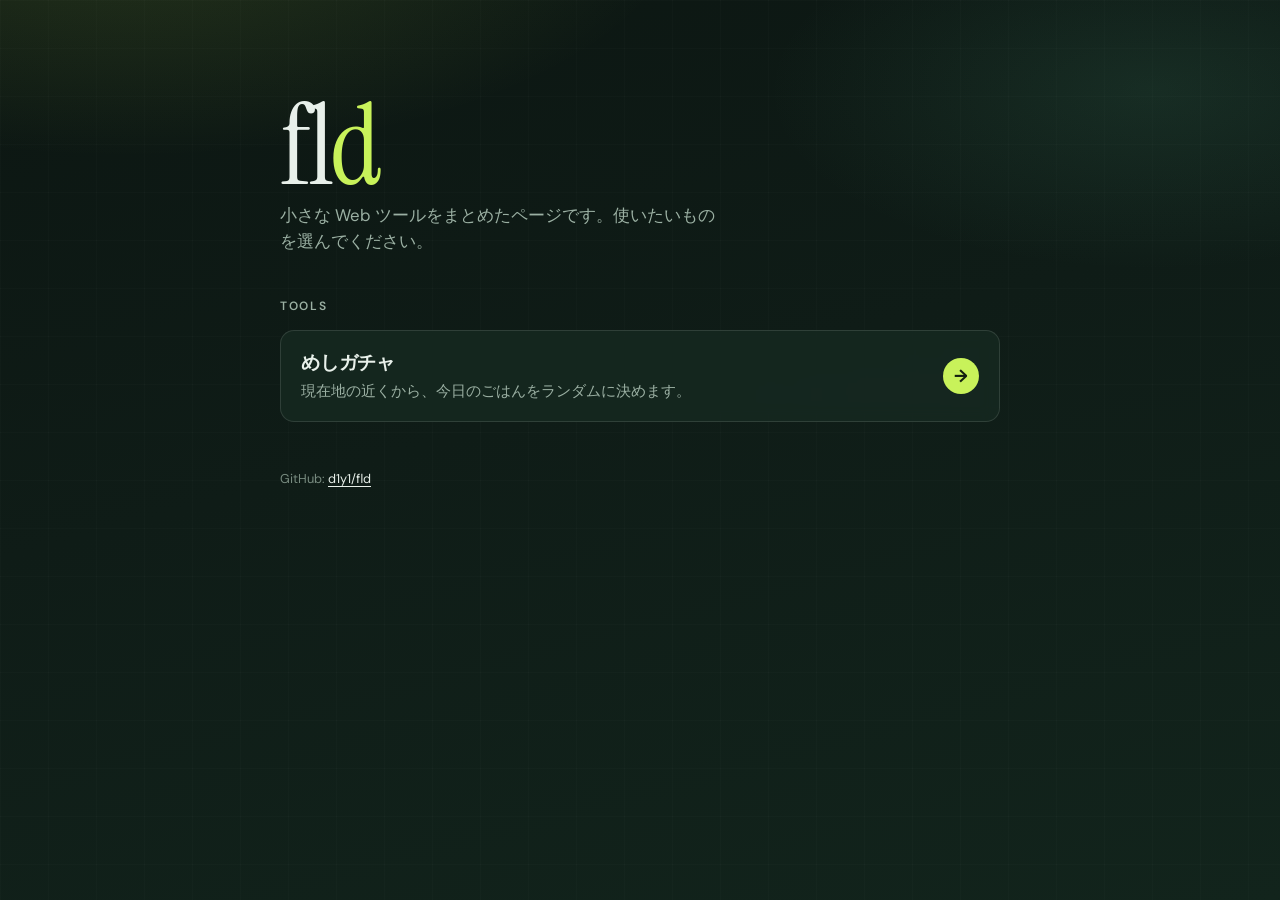
==== index.html @ e9b7ea1c "Initial commit of the fld project, including the main index.html file, README documentation, and the" ====
<!DOCTYPE html>
<html lang="ja">
  <head>
    <meta charset="UTF-8" />
    <meta name="viewport" content="width=device-width, initial-scale=1" />
    <meta
      name="description"
      content="小さな Web ツールを集めた fld。めしガチャなどのユーティリティへすぐアクセスできます。"
    />
    <meta name="theme-color" content="#0f1c17" />
    <title>fld — 小さなツール集</title>
    <link rel="preconnect" href="https://fonts.googleapis.com" />
    <link rel="preconnect" href="https://fonts.gstatic.com" crossorigin />
    <link
      href="https://fonts.googleapis.com/css2?family=DM+Sans:ital,opsz,wght@0,9..40,400;0,9..40,500;0,9..40,600;0,9..40,700;1,9..40,400&family=Instrument+Serif:ital@0;1&display=swap"
      rel="stylesheet"
    />
    <style>
      :root {
        --bg: #0f1c17;
        --bg-elevated: #162820;
        --ink: #e8f0ea;
        --muted: #9bb0a3;
        --accent: #c8f25a;
        --accent-ink: #13200f;
        --line: rgba(232, 240, 234, 0.12);
        --glow: rgba(200, 242, 90, 0.14);
        --font-sans: "DM Sans", sans-serif;
        --font-display: "Instrument Serif", Georgia, serif;
        --ease: cubic-bezier(0.22, 1, 0.36, 1);
      }

      *,
      *::before,
      *::after {
        box-sizing: border-box;
      }

      html {
        color-scheme: dark;
      }

      body {
        margin: 0;
        min-height: 100dvh;
        font-family: var(--font-sans);
        color: var(--ink);
        background:
          radial-gradient(ellipse 80% 50% at 10% -10%, var(--glow), transparent 55%),
          radial-gradient(ellipse 60% 40% at 90% 10%, rgba(90, 180, 140, 0.12), transparent 50%),
          linear-gradient(165deg, #0c1612 0%, var(--bg) 45%, #12241c 100%);
        -webkit-font-smoothing: antialiased;
      }

      body::before {
        content: "";
        position: fixed;
        inset: 0;
        pointer-events: none;
        background-image: url("data:image/svg+xml,%3Csvg xmlns='http://www.w3.org/2000/svg' width='48' height='48'%3E%3Cpath d='M0 48V0h48' fill='none' stroke='rgba(232,240,234,0.04)' stroke-width='1'/%3E%3C/svg%3E");
        opacity: 0.9;
        z-index: 0;
      }

      .page {
        position: relative;
        z-index: 1;
        width: min(720px, calc(100% - 2.5rem));
        margin: 0 auto;
        padding: clamp(3rem, 12vh, 6rem) 0 4rem;
      }

      .brand {
        margin: 0 0 0.35rem;
        font-family: var(--font-display);
        font-size: clamp(4.5rem, 16vw, 7rem);
        font-weight: 400;
        line-height: 0.9;
        letter-spacing: -0.03em;
        animation: rise 0.8s var(--ease) both;
      }

      .brand span {
        color: var(--accent);
      }

      .lede {
        margin: 0 0 2.75rem;
        max-width: 28rem;
        color: var(--muted);
        font-size: 1.05rem;
        line-height: 1.55;
        animation: rise 0.8s var(--ease) 0.08s both;
      }

      .section-label {
        margin: 0 0 1rem;
        color: var(--muted);
        font-size: 0.75rem;
        font-weight: 600;
        letter-spacing: 0.14em;
        text-transform: uppercase;
        animation: rise 0.8s var(--ease) 0.14s both;
      }

      .tools {
        display: grid;
        gap: 0.85rem;
        margin: 0;
        padding: 0;
        list-style: none;
      }

      .tool {
        animation: rise 0.8s var(--ease) both;
      }

      .tool:nth-child(1) {
        animation-delay: 0.2s;
      }

      .tool:nth-child(2) {
        animation-delay: 0.28s;
      }

      .tool a {
        display: grid;
        grid-template-columns: 1fr auto;
        gap: 0.35rem 1rem;
        align-items: center;
        padding: 1.15rem 1.25rem;
        color: inherit;
        text-decoration: none;
        background: color-mix(in srgb, var(--bg-elevated) 88%, transparent);
        border: 1px solid var(--line);
        border-radius: 14px;
        backdrop-filter: blur(8px);
        transition:
          border-color 0.25s var(--ease),
          transform 0.25s var(--ease),
          background 0.25s var(--ease);
      }

      .tool a:hover,
      .tool a:focus-visible {
        border-color: color-mix(in srgb, var(--accent) 45%, var(--line));
        background: color-mix(in srgb, var(--bg-elevated) 70%, #1e3a2c);
        transform: translateY(-2px);
        outline: none;
      }

      .tool__name {
        margin: 0;
        font-size: 1.2rem;
        font-weight: 600;
        letter-spacing: -0.01em;
      }

      .tool__desc {
        grid-column: 1;
        margin: 0;
        color: var(--muted);
        font-size: 0.92rem;
        line-height: 1.45;
      }

      .tool__arrow {
        grid-column: 2;
        grid-row: 1 / span 2;
        width: 2.25rem;
        height: 2.25rem;
        display: grid;
        place-items: center;
        border-radius: 999px;
        background: var(--accent);
        color: var(--accent-ink);
        font-size: 1.1rem;
        font-weight: 700;
        transition: transform 0.25s var(--ease);
      }

      .tool a:hover .tool__arrow,
      .tool a:focus-visible .tool__arrow {
        transform: translateX(3px);
      }

      .foot {
        margin-top: 3rem;
        color: color-mix(in srgb, var(--muted) 75%, transparent);
        font-size: 0.8rem;
        animation: rise 0.8s var(--ease) 0.36s both;
      }

      .foot a {
        color: var(--ink);
        text-underline-offset: 0.2em;
      }

      @keyframes rise {
        from {
          opacity: 0;
          transform: translateY(14px);
        }
        to {
          opacity: 1;
          transform: translateY(0);
        }
      }

      @media (prefers-reduced-motion: reduce) {
        *,
        *::before,
        *::after {
          animation: none !important;
          transition: none !important;
        }
      }
    </style>
  </head>
  <body>
    <main class="page">
      <h1 class="brand">fl<span>d</span></h1>
      <p class="lede">小さな Web ツールをまとめたページです。使いたいものを選んでください。</p>

      <p class="section-label">Tools</p>
      <ul class="tools">
        <li class="tool">
          <a href="meshigacha/">
            <h2 class="tool__name">めしガチャ</h2>
            <p class="tool__desc">現在地の近くから、今日のごはんをランダムに決めます。</p>
            <span class="tool__arrow" aria-hidden="true">→</span>
          </a>
        </li>
      </ul>

      <p class="foot">
        GitHub:
        <a href="https://github.com/d1y1/fld" rel="noopener noreferrer">d1y1/fld</a>
      </p>
    </main>
  </body>
</html>
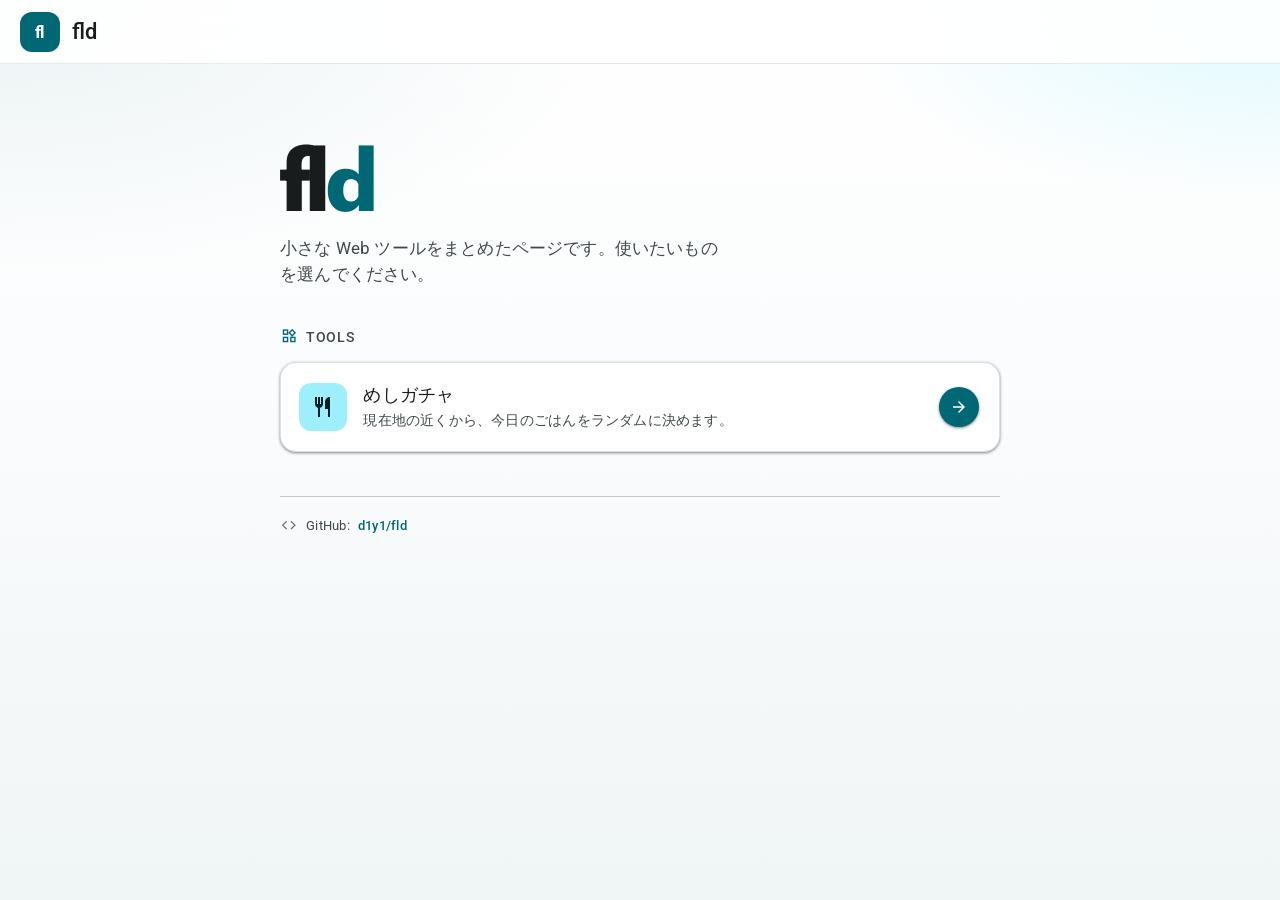
==== commit 366130f3: "Restyle the root index page with white Material Design 3. Apply MD3 surface tokens, light theme elev" ====
--- a/index.html
+++ b/index.html
@@ -7,27 +7,49 @@
       name="description"
       content="小さな Web ツールを集めた fld。めしガチャなどのユーティリティへすぐアクセスできます。"
     />
-    <meta name="theme-color" content="#0f1c17" />
+    <meta name="theme-color" content="#ffffff" />
     <title>fld — 小さなツール集</title>
     <link rel="preconnect" href="https://fonts.googleapis.com" />
     <link rel="preconnect" href="https://fonts.gstatic.com" crossorigin />
     <link
-      href="https://fonts.googleapis.com/css2?family=DM+Sans:ital,opsz,wght@0,9..40,400;0,9..40,500;0,9..40,600;0,9..40,700;1,9..40,400&family=Instrument+Serif:ital@0;1&display=swap"
+      href="https://fonts.googleapis.com/css2?family=Roboto:wght@400;500;700&family=Roboto+Flex:opsz,wght@8..144,400;8..144,500;8..144,700&display=swap"
+      rel="stylesheet"
+    />
+    <link
+      href="https://fonts.googleapis.com/css2?family=Material+Symbols+Outlined:opsz,wght,FILL,GRAD@24,400,0,0"
       rel="stylesheet"
     />
     <style>
       :root {
-        --bg: #0f1c17;
-        --bg-elevated: #162820;
-        --ink: #e8f0ea;
-        --muted: #9bb0a3;
-        --accent: #c8f25a;
-        --accent-ink: #13200f;
-        --line: rgba(232, 240, 234, 0.12);
-        --glow: rgba(200, 242, 90, 0.14);
-        --font-sans: "DM Sans", sans-serif;
-        --font-display: "Instrument Serif", Georgia, serif;
-        --ease: cubic-bezier(0.22, 1, 0.36, 1);
+        --md-sys-color-primary: #006875;
+        --md-sys-color-on-primary: #ffffff;
+        --md-sys-color-primary-container: #9eeffd;
+        --md-sys-color-on-primary-container: #001f24;
+        --md-sys-color-secondary: #4a6267;
+        --md-sys-color-on-secondary: #ffffff;
+        --md-sys-color-secondary-container: #cde7ec;
+        --md-sys-color-on-secondary-container: #051f23;
+        --md-sys-color-surface: #fbfcfd;
+        --md-sys-color-surface-dim: #d8dadc;
+        --md-sys-color-surface-bright: #fbfcfd;
+        --md-sys-color-surface-container-lowest: #ffffff;
+        --md-sys-color-surface-container-low: #f2f4f5;
+        --md-sys-color-surface-container: #eceeef;
+        --md-sys-color-surface-container-high: #e6e8e9;
+        --md-sys-color-surface-container-highest: #e0e3e4;
+        --md-sys-color-on-surface: #191c1d;
+        --md-sys-color-on-surface-variant: #3f484a;
+        --md-sys-color-outline: #6f797b;
+        --md-sys-color-outline-variant: #bfc8ca;
+        --md-elevation-1: 0 1px 2px rgba(0, 0, 0, 0.3), 0 1px 3px 1px rgba(0, 0, 0, 0.15);
+        --md-elevation-2: 0 1px 2px rgba(0, 0, 0, 0.3), 0 2px 6px 2px rgba(0, 0, 0, 0.15);
+        --md-elevation-3: 0 4px 8px 3px rgba(0, 0, 0, 0.15), 0 1px 3px rgba(0, 0, 0, 0.3);
+        --md-shape-corner-medium: 12px;
+        --md-shape-corner-large: 16px;
+        --md-shape-corner-extra-large: 28px;
+        --font-sans: "Roboto", "Roboto Flex", sans-serif;
+        --ease-emphasized: cubic-bezier(0.2, 0, 0, 1);
+        --ease-standard: cubic-bezier(0.2, 0, 0, 1);
       }
 
       *,
@@ -37,173 +59,282 @@
       }
 
       html {
-        color-scheme: dark;
+        color-scheme: light;
       }
 
       body {
         margin: 0;
         min-height: 100dvh;
         font-family: var(--font-sans);
-        color: var(--ink);
+        color: var(--md-sys-color-on-surface);
         background:
-          radial-gradient(ellipse 80% 50% at 10% -10%, var(--glow), transparent 55%),
-          radial-gradient(ellipse 60% 40% at 90% 10%, rgba(90, 180, 140, 0.12), transparent 50%),
-          linear-gradient(165deg, #0c1612 0%, var(--bg) 45%, #12241c 100%);
+          radial-gradient(ellipse 90% 55% at 0% 0%, rgba(0, 104, 117, 0.08), transparent 55%),
+          radial-gradient(ellipse 70% 45% at 100% 0%, rgba(158, 239, 253, 0.35), transparent 50%),
+          linear-gradient(180deg, #ffffff 0%, var(--md-sys-color-surface) 40%, #f0f5f6 100%);
         -webkit-font-smoothing: antialiased;
       }
 
-      body::before {
-        content: "";
-        position: fixed;
-        inset: 0;
-        pointer-events: none;
-        background-image: url("data:image/svg+xml,%3Csvg xmlns='http://www.w3.org/2000/svg' width='48' height='48'%3E%3Cpath d='M0 48V0h48' fill='none' stroke='rgba(232,240,234,0.04)' stroke-width='1'/%3E%3C/svg%3E");
-        opacity: 0.9;
-        z-index: 0;
+      .top-app-bar {
+        position: sticky;
+        top: 0;
+        z-index: 10;
+        display: flex;
+        align-items: center;
+        gap: 0.75rem;
+        min-height: 64px;
+        padding: 0 1.25rem;
+        background: color-mix(in srgb, var(--md-sys-color-surface-container-lowest) 88%, transparent);
+        backdrop-filter: blur(12px);
+        border-bottom: 1px solid color-mix(in srgb, var(--md-sys-color-outline-variant) 40%, transparent);
+      }
+
+      .top-app-bar__logo {
+        display: grid;
+        place-items: center;
+        width: 40px;
+        height: 40px;
+        border-radius: 12px;
+        background: var(--md-sys-color-primary);
+        color: var(--md-sys-color-on-primary);
+        font-size: 1.05rem;
+        font-weight: 700;
+        letter-spacing: -0.02em;
+      }
+
+      .top-app-bar__title {
+        margin: 0;
+        font-size: 1.375rem;
+        font-weight: 500;
+        letter-spacing: 0;
+        color: var(--md-sys-color-on-surface);
       }
 
       .page {
-        position: relative;
-        z-index: 1;
-        width: min(720px, calc(100% - 2.5rem));
+        width: min(720px, calc(100% - 2rem));
         margin: 0 auto;
-        padding: clamp(3rem, 12vh, 6rem) 0 4rem;
+        padding: clamp(2.5rem, 8vh, 4.5rem) 0 3.5rem;
+      }
+
+      .hero {
+        margin-bottom: 2.5rem;
+        animation: md-enter 500ms var(--ease-emphasized) both;
       }
 
       .brand {
-        margin: 0 0 0.35rem;
-        font-family: var(--font-display);
-        font-size: clamp(4.5rem, 16vw, 7rem);
+        margin: 0 0 0.75rem;
+        font-family: "Roboto Flex", var(--font-sans);
+        font-size: clamp(4rem, 14vw, 5.75rem);
+        font-weight: 700;
+        font-optical-sizing: auto;
+        line-height: 0.95;
+        letter-spacing: -0.04em;
+        color: var(--md-sys-color-on-surface);
+      }
+
+      .brand span {
+        color: var(--md-sys-color-primary);
+      }
+
+      .lede {
+        margin: 0;
+        max-width: 28rem;
+        color: var(--md-sys-color-on-surface-variant);
+        font-size: 1.05rem;
         font-weight: 400;
-        line-height: 0.9;
-        letter-spacing: -0.03em;
-        animation: rise 0.8s var(--ease) both;
-      }
-
-      .brand span {
-        color: var(--accent);
-      }
-
-      .lede {
-        margin: 0 0 2.75rem;
-        max-width: 28rem;
-        color: var(--muted);
-        font-size: 1.05rem;
         line-height: 1.55;
-        animation: rise 0.8s var(--ease) 0.08s both;
+        letter-spacing: 0.01em;
       }
 
       .section-label {
+        display: flex;
+        align-items: center;
+        gap: 0.5rem;
         margin: 0 0 1rem;
-        color: var(--muted);
-        font-size: 0.75rem;
-        font-weight: 600;
-        letter-spacing: 0.14em;
+        color: var(--md-sys-color-on-surface-variant);
+        font-size: 0.875rem;
+        font-weight: 500;
+        letter-spacing: 0.05em;
         text-transform: uppercase;
-        animation: rise 0.8s var(--ease) 0.14s both;
+        animation: md-enter 500ms var(--ease-emphasized) 0.08s both;
+      }
+
+      .section-label .material-symbols-outlined {
+        font-size: 1.15rem;
+        color: var(--md-sys-color-primary);
       }
 
       .tools {
         display: grid;
-        gap: 0.85rem;
+        gap: 1rem;
         margin: 0;
         padding: 0;
         list-style: none;
       }
 
       .tool {
-        animation: rise 0.8s var(--ease) both;
+        animation: md-enter 500ms var(--ease-emphasized) both;
       }
 
       .tool:nth-child(1) {
-        animation-delay: 0.2s;
-      }
-
-      .tool:nth-child(2) {
-        animation-delay: 0.28s;
+        animation-delay: 0.14s;
       }
 
       .tool a {
-        display: grid;
-        grid-template-columns: 1fr auto;
-        gap: 0.35rem 1rem;
+        position: relative;
+        display: grid;
+        grid-template-columns: auto 1fr auto;
+        gap: 1rem;
         align-items: center;
-        padding: 1.15rem 1.25rem;
+        overflow: hidden;
+        padding: 1.25rem 1.25rem 1.25rem 1.15rem;
         color: inherit;
         text-decoration: none;
-        background: color-mix(in srgb, var(--bg-elevated) 88%, transparent);
-        border: 1px solid var(--line);
-        border-radius: 14px;
-        backdrop-filter: blur(8px);
+        background: var(--md-sys-color-surface-container-lowest);
+        border: 1px solid color-mix(in srgb, var(--md-sys-color-outline-variant) 55%, transparent);
+        border-radius: var(--md-shape-corner-large);
+        box-shadow: var(--md-elevation-1);
         transition:
-          border-color 0.25s var(--ease),
-          transform 0.25s var(--ease),
-          background 0.25s var(--ease);
+          box-shadow 200ms var(--ease-standard),
+          transform 200ms var(--ease-standard),
+          border-color 200ms var(--ease-standard),
+          background-color 200ms var(--ease-standard);
+      }
+
+      .tool a::before {
+        content: "";
+        position: absolute;
+        inset: 0;
+        background: radial-gradient(circle at var(--ripple-x, 50%) var(--ripple-y, 50%), rgba(0, 104, 117, 0.12), transparent 55%);
+        opacity: 0;
+        transition: opacity 280ms var(--ease-standard);
+        pointer-events: none;
       }
 
       .tool a:hover,
       .tool a:focus-visible {
-        border-color: color-mix(in srgb, var(--accent) 45%, var(--line));
-        background: color-mix(in srgb, var(--bg-elevated) 70%, #1e3a2c);
-        transform: translateY(-2px);
+        background: var(--md-sys-color-surface-container-low);
+        border-color: color-mix(in srgb, var(--md-sys-color-primary) 35%, var(--md-sys-color-outline-variant));
+        box-shadow: var(--md-elevation-2);
+        transform: translateY(-1px);
         outline: none;
       }
 
+      .tool a:hover::before,
+      .tool a:focus-visible::before {
+        opacity: 1;
+      }
+
+      .tool a:focus-visible {
+        outline: 2px solid var(--md-sys-color-primary);
+        outline-offset: 2px;
+      }
+
+      .tool__icon {
+        display: grid;
+        place-items: center;
+        width: 48px;
+        height: 48px;
+        border-radius: var(--md-shape-corner-medium);
+        background: var(--md-sys-color-primary-container);
+        color: var(--md-sys-color-on-primary-container);
+      }
+
+      .tool__icon .material-symbols-outlined {
+        font-size: 1.5rem;
+      }
+
+      .tool__body {
+        min-width: 0;
+      }
+
       .tool__name {
-        margin: 0;
-        font-size: 1.2rem;
-        font-weight: 600;
-        letter-spacing: -0.01em;
+        margin: 0 0 0.2rem;
+        font-size: 1.125rem;
+        font-weight: 500;
+        letter-spacing: 0.01em;
+        color: var(--md-sys-color-on-surface);
       }
 
       .tool__desc {
-        grid-column: 1;
-        margin: 0;
-        color: var(--muted);
-        font-size: 0.92rem;
+        margin: 0;
+        color: var(--md-sys-color-on-surface-variant);
+        font-size: 0.875rem;
         line-height: 1.45;
+        letter-spacing: 0.015em;
       }
 
       .tool__arrow {
-        grid-column: 2;
-        grid-row: 1 / span 2;
-        width: 2.25rem;
-        height: 2.25rem;
         display: grid;
         place-items: center;
+        width: 40px;
+        height: 40px;
         border-radius: 999px;
-        background: var(--accent);
-        color: var(--accent-ink);
-        font-size: 1.1rem;
-        font-weight: 700;
-        transition: transform 0.25s var(--ease);
+        background: var(--md-sys-color-primary);
+        color: var(--md-sys-color-on-primary);
+        box-shadow: var(--md-elevation-1);
+        transition: transform 200ms var(--ease-standard), box-shadow 200ms var(--ease-standard);
+      }
+
+      .tool__arrow .material-symbols-outlined {
+        font-size: 1.25rem;
       }
 
       .tool a:hover .tool__arrow,
       .tool a:focus-visible .tool__arrow {
         transform: translateX(3px);
+        box-shadow: var(--md-elevation-2);
       }
 
       .foot {
-        margin-top: 3rem;
-        color: color-mix(in srgb, var(--muted) 75%, transparent);
-        font-size: 0.8rem;
-        animation: rise 0.8s var(--ease) 0.36s both;
+        display: flex;
+        align-items: center;
+        gap: 0.5rem;
+        margin-top: 2.75rem;
+        padding-top: 1.25rem;
+        border-top: 1px solid var(--md-sys-color-outline-variant);
+        color: var(--md-sys-color-on-surface-variant);
+        font-size: 0.8125rem;
+        letter-spacing: 0.02em;
+        animation: md-enter 500ms var(--ease-emphasized) 0.28s both;
+      }
+
+      .foot .material-symbols-outlined {
+        font-size: 1.1rem;
+        color: var(--md-sys-color-outline);
       }
 
       .foot a {
-        color: var(--ink);
+        color: var(--md-sys-color-primary);
+        font-weight: 500;
+        text-decoration: none;
+      }
+
+      .foot a:hover,
+      .foot a:focus-visible {
+        text-decoration: underline;
         text-underline-offset: 0.2em;
-      }
-
-      @keyframes rise {
+        outline: none;
+      }
+
+      @keyframes md-enter {
         from {
           opacity: 0;
-          transform: translateY(14px);
+          transform: translateY(12px);
         }
         to {
           opacity: 1;
           transform: translateY(0);
+        }
+      }
+
+      @media (max-width: 480px) {
+        .tool a {
+          grid-template-columns: auto 1fr;
+          gap: 0.85rem;
+        }
+
+        .tool__arrow {
+          display: none;
         }
       }
 
@@ -218,22 +349,40 @@
     </style>
   </head>
   <body>
+    <header class="top-app-bar">
+      <div class="top-app-bar__logo" aria-hidden="true">fl</div>
+      <p class="top-app-bar__title">fld</p>
+    </header>
+
     <main class="page">
-      <h1 class="brand">fl<span>d</span></h1>
-      <p class="lede">小さな Web ツールをまとめたページです。使いたいものを選んでください。</p>
-
-      <p class="section-label">Tools</p>
+      <section class="hero">
+        <h1 class="brand">fl<span>d</span></h1>
+        <p class="lede">小さな Web ツールをまとめたページです。使いたいものを選んでください。</p>
+      </section>
+
+      <p class="section-label">
+        <span class="material-symbols-outlined" aria-hidden="true">widgets</span>
+        Tools
+      </p>
       <ul class="tools">
         <li class="tool">
           <a href="meshigacha/">
-            <h2 class="tool__name">めしガチャ</h2>
-            <p class="tool__desc">現在地の近くから、今日のごはんをランダムに決めます。</p>
-            <span class="tool__arrow" aria-hidden="true">→</span>
+            <span class="tool__icon" aria-hidden="true">
+              <span class="material-symbols-outlined">restaurant</span>
+            </span>
+            <span class="tool__body">
+              <h2 class="tool__name">めしガチャ</h2>
+              <p class="tool__desc">現在地の近くから、今日のごはんをランダムに決めます。</p>
+            </span>
+            <span class="tool__arrow" aria-hidden="true">
+              <span class="material-symbols-outlined">arrow_forward</span>
+            </span>
           </a>
         </li>
       </ul>
 
       <p class="foot">
+        <span class="material-symbols-outlined" aria-hidden="true">code</span>
         GitHub:
         <a href="https://github.com/d1y1/fld" rel="noopener noreferrer">d1y1/fld</a>
       </p>
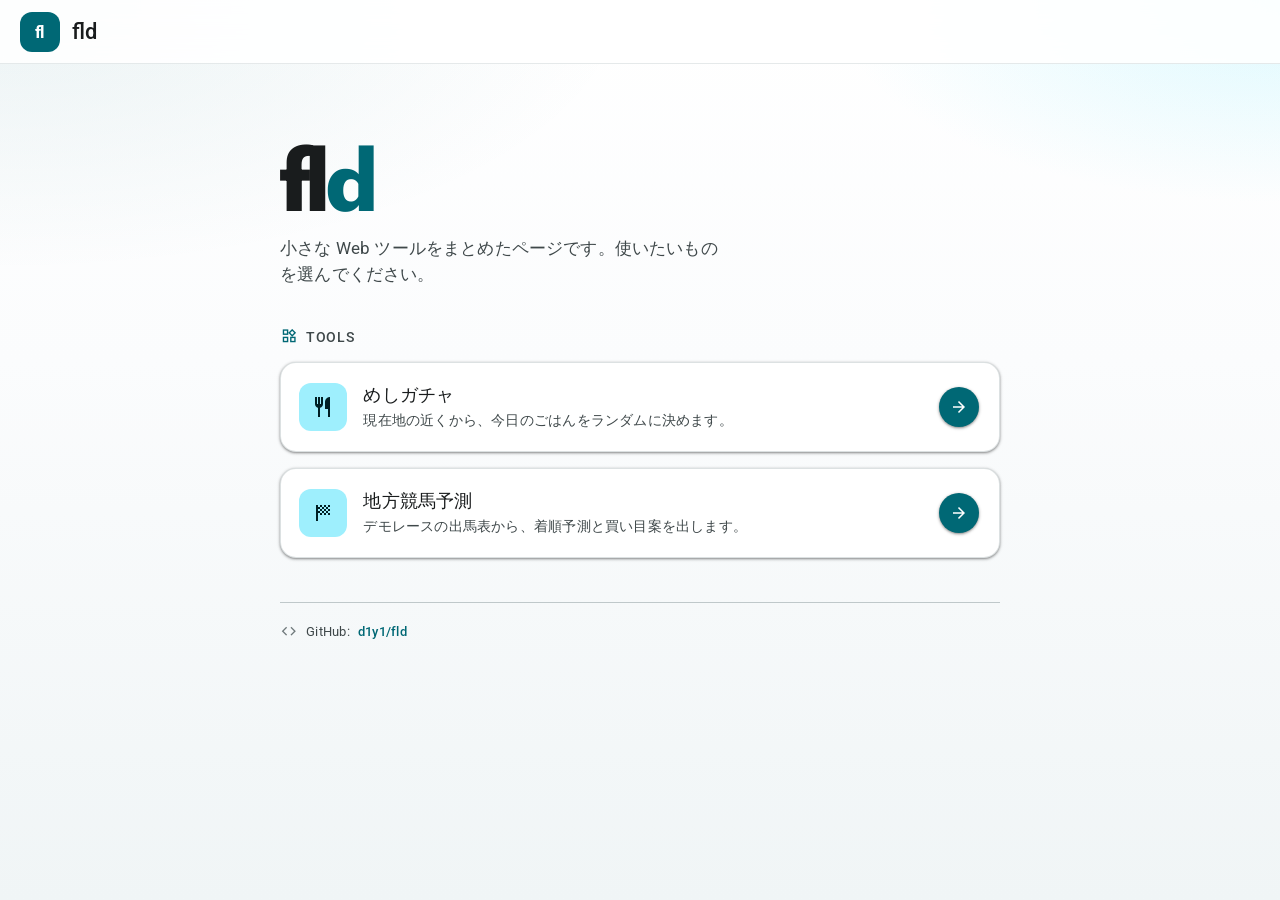
==== commit b5ea4b7c: "地方競馬予測ページを追加 デモレースの出馬表から着順スコアと買い目案を出す静的ツールを chihokeiba/ に追加し、ハブと README からリンクする。  Co-authored-by: d1" ====
--- a/index.html
+++ b/index.html
@@ -5,7 +5,7 @@
     <meta name="viewport" content="width=device-width, initial-scale=1" />
     <meta
       name="description"
-      content="小さな Web ツールを集めた fld。めしガチャなどのユーティリティへすぐアクセスできます。"
+      content="小さな Web ツールを集めた fld。めしガチャや地方競馬予測などのユーティリティへすぐアクセスできます。"
     />
     <meta name="theme-color" content="#ffffff" />
     <title>fld — 小さなツール集</title>
@@ -179,6 +179,10 @@
         animation-delay: 0.14s;
       }
 
+      .tool:nth-child(2) {
+        animation-delay: 0.2s;
+      }
+
       .tool a {
         position: relative;
         display: grid;
@@ -379,6 +383,20 @@
             </span>
           </a>
         </li>
+        <li class="tool">
+          <a href="chihokeiba/">
+            <span class="tool__icon" aria-hidden="true">
+              <span class="material-symbols-outlined">sports_score</span>
+            </span>
+            <span class="tool__body">
+              <h2 class="tool__name">地方競馬予測</h2>
+              <p class="tool__desc">デモレースの出馬表から、着順予測と買い目案を出します。</p>
+            </span>
+            <span class="tool__arrow" aria-hidden="true">
+              <span class="material-symbols-outlined">arrow_forward</span>
+            </span>
+          </a>
+        </li>
       </ul>
 
       <p class="foot">
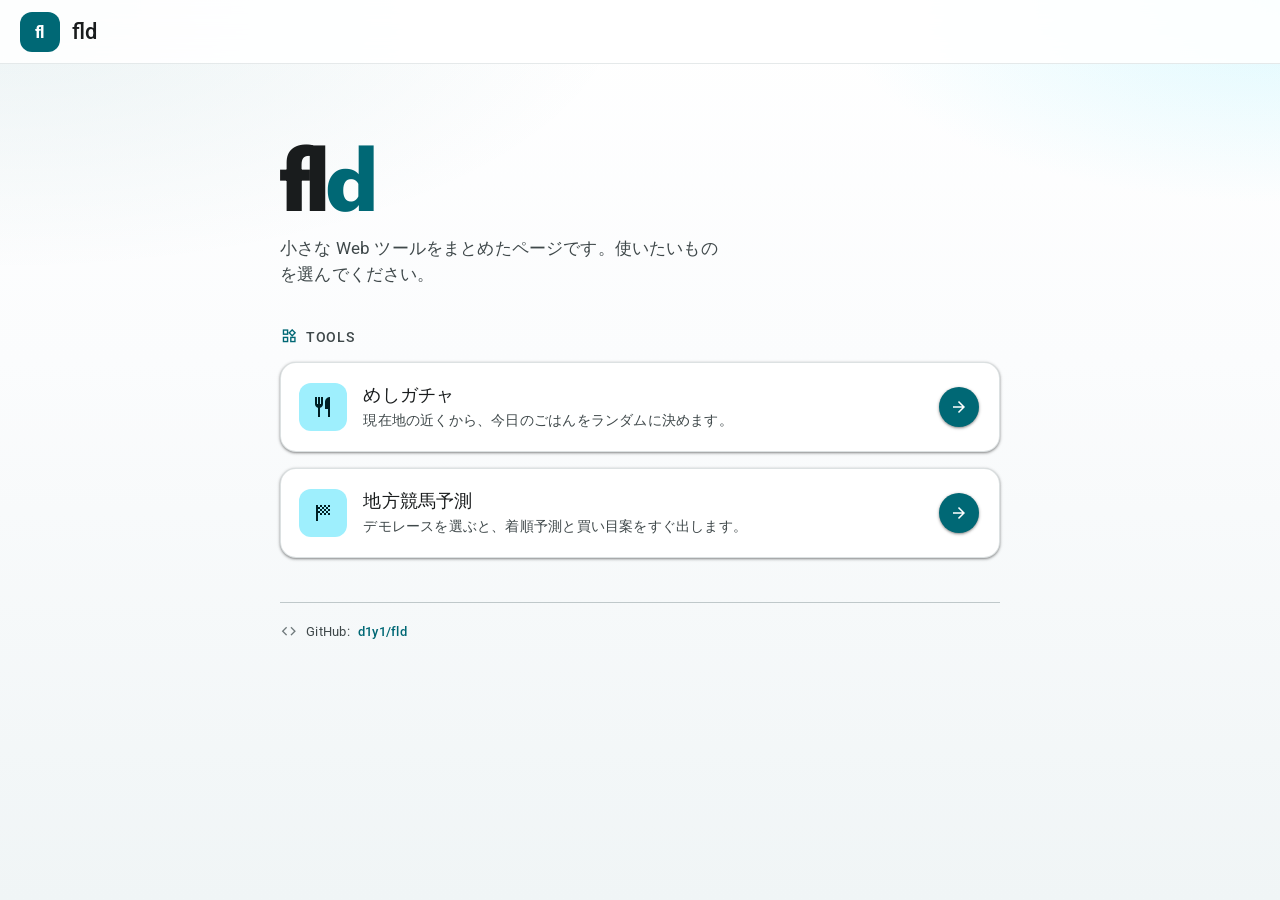
==== commit abbfae46: "人気順の出馬表を省略しレース選択で即予測 出馬表ページを削除し、競馬場→レース選択のあとに予測結果を 直接表示するようにする。  Co-authored-by: d1y1 <d1y1@users.no" ====
--- a/index.html
+++ b/index.html
@@ -390,7 +390,7 @@
             </span>
             <span class="tool__body">
               <h2 class="tool__name">地方競馬予測</h2>
-              <p class="tool__desc">デモレースの出馬表から、着順予測と買い目案を出します。</p>
+              <p class="tool__desc">デモレースを選ぶと、着順予測と買い目案をすぐ出します。</p>
             </span>
             <span class="tool__arrow" aria-hidden="true">
               <span class="material-symbols-outlined">arrow_forward</span>
